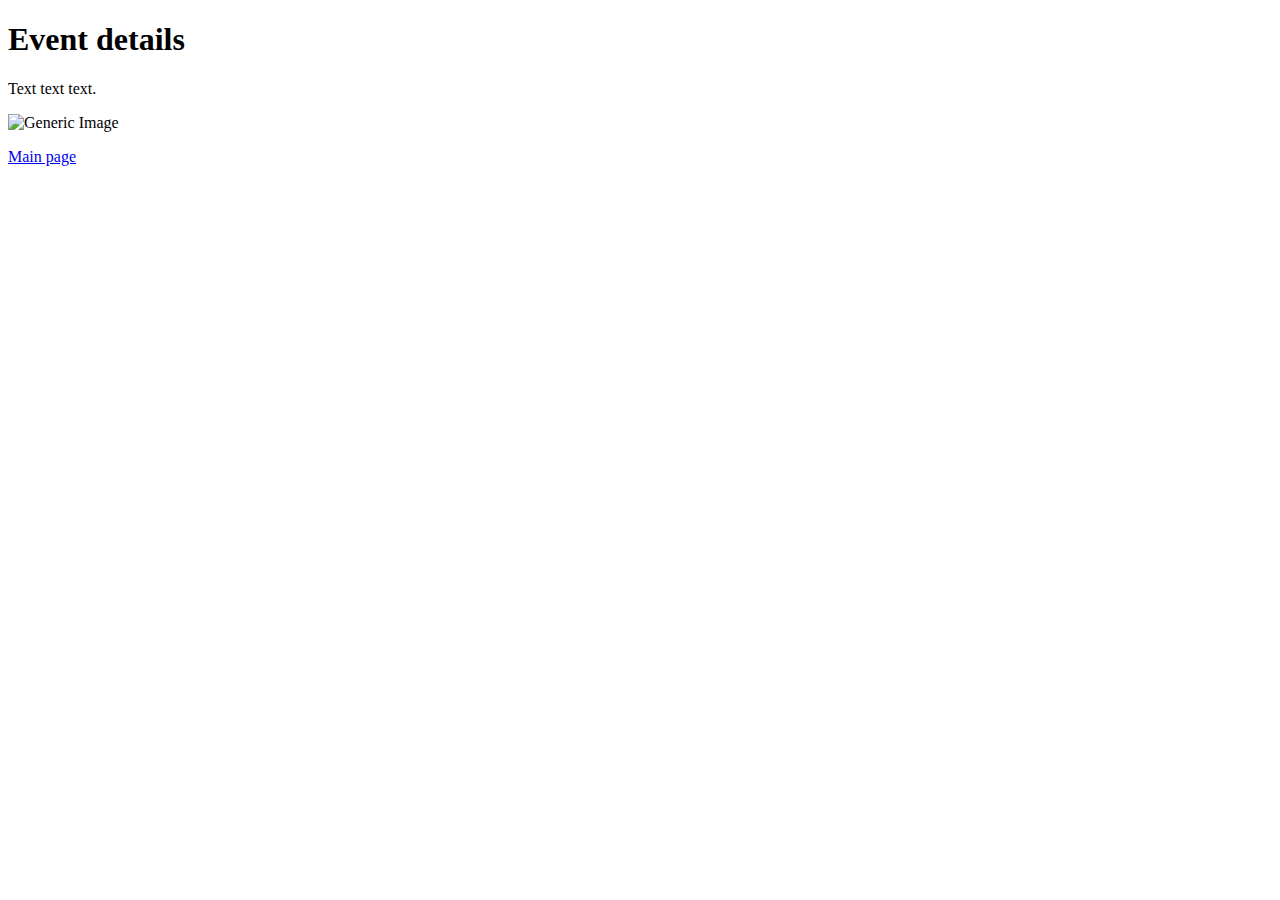
==== event-details.html @ 39de08d8 "Initial commit" ====
<!DOCTYPE html>
<html>
<head>
	<title>MLS Retreat 2023</title>
</head>
<body>
	<h1>Event details</h1>
	<p>Text text text.</p>
	<img src="generic.jpg" alt="Generic Image">
	<p><a href="index.html">Main page</a></p>
</body>
</html>
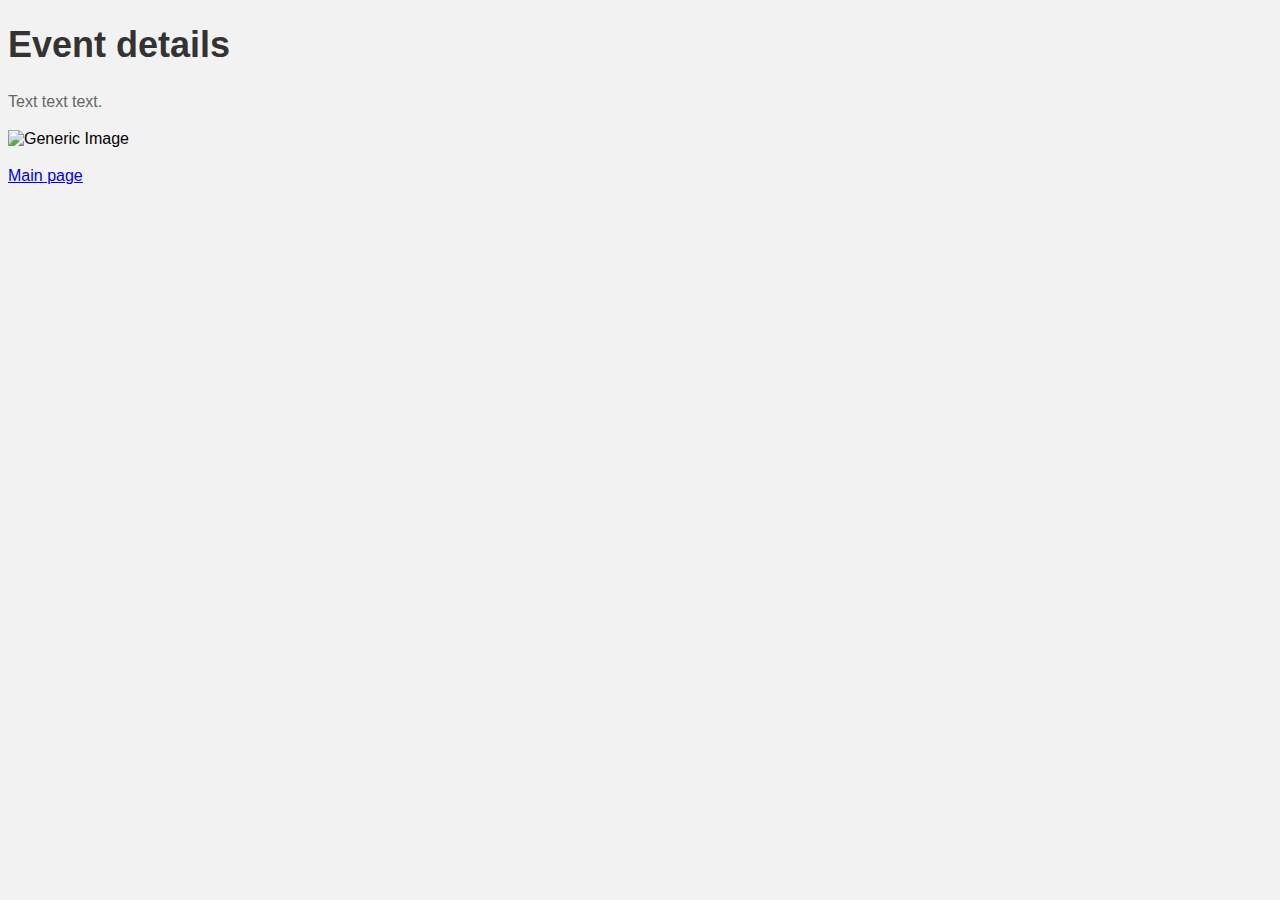
==== commit ea9cf705: "Initial css" ====
--- a/event-details.html
+++ b/event-details.html
@@ -2,6 +2,7 @@
 <html>
 <head>
 	<title>MLS Retreat 2023</title>
+    <link rel="stylesheet" href="style.css">
 </head>
 <body>
 	<h1>Event details</h1>
--- a/style.css
+++ b/style.css
@@ -0,0 +1,21 @@
+/* CSS code in style.css file */
+body {
+    font-family: Arial, sans-serif;
+    font-size: 16px;
+    background-color: #f2f2f2;
+  }
+  
+  h1 {
+    font-size: 36px;
+    color: #333333;
+  }
+  
+  p {
+    line-height: 1.5;
+    color: #666666;
+  }
+  
+  img {
+    max-width: 100%;
+    height: auto;
+  }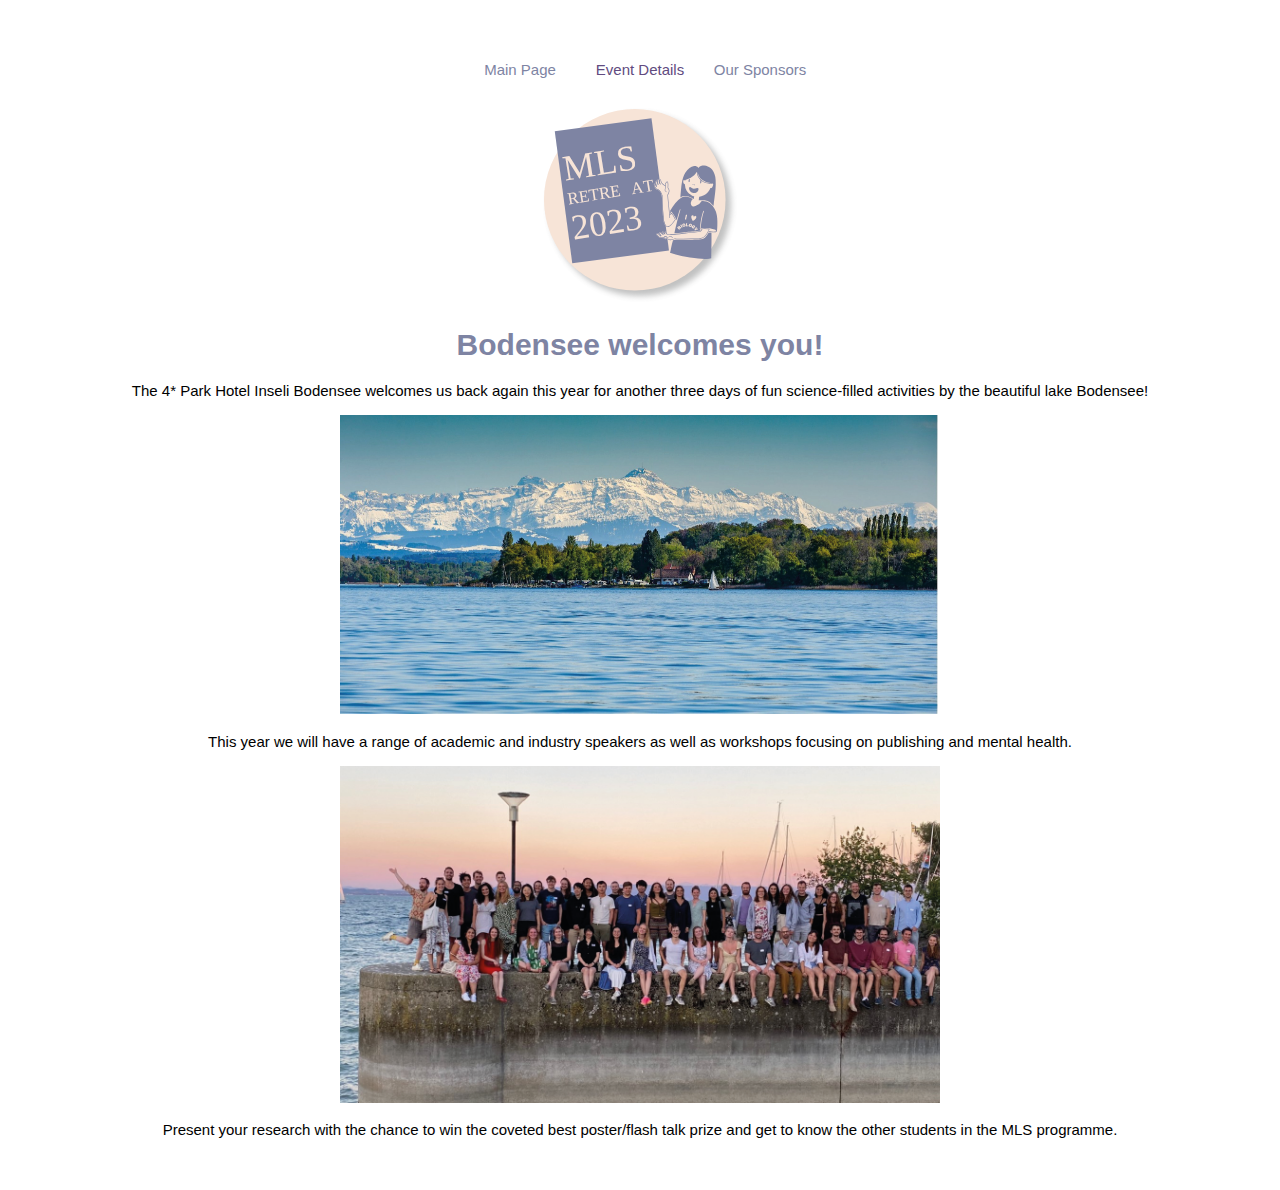
==== commit b0cc0aa8: "Version 1" ====
--- a/event-details.html
+++ b/event-details.html
@@ -5,9 +5,26 @@
     <link rel="stylesheet" href="style.css">
 </head>
 <body>
-	<h1>Event details</h1>
-	<p>Text text text.</p>
-	<img src="generic.jpg" alt="Generic Image">
-	<p><a href="index.html">Main page</a></p>
-</body>
+    <nav>
+        <ul>
+            <li><a clаss="nav"  href="index.html">Main Page</a></li>
+            <li><a clаss="nav" id="lnkcurr"href="event-details.html">Event Details</a></li>
+            <li><a clаss="nav" href="sponsors.html">Our Sponsors</a></li>
+        </ul>
+    </nav>
+    <br><img class="logo" src="Logo 2.svg" alt="MLS Retreat 2023">
+
+
+<h1>Bodensee welcomes you!</h1>
+
+	<p> 
+        The 4* Park Hotel Inseli Bodensee welcomes us back again this year for another three days of fun science-filled activities by the beautiful lake Bodensee!</p>
+        <img width="600px" src="lake.svg" alt="Lake Bodensee">
+        <p>This year we will have a range of academic and industry speakers as well as workshops focusing on publishing and mental health. </p>
+<img width="600px" src="group pic.svg" alt="Last year's pic">
+<p>Present your research with the chance to win the coveted best poster/flash talk prize and get to know the other students in the MLS programme.</p>
+        
+         </p>
+       
+    </body>
 </html>--- a/style.css
+++ b/style.css
@@ -1,21 +1,98 @@
 /* CSS code in style.css file */
 body {
-    font-family: Arial, sans-serif;
-    font-size: 16px;
-    background-color: #f2f2f2;
+    font-family: 'Arial', sans-serif;
+    font-size: 15px;
+    background-color: #ffffff;
+    margin: 4% 10%;
+    text-align: center;
   }
   
   h1 {
-    font-size: 36px;
-    color: #333333;
+    font-size:30px;
+    color: rgb(126,132,163);
+    text-align: center;
+  }
+
+  h2{
+    color: rgb(126,132,163);
   }
   
   p {
-    line-height: 1.5;
-    color: #666666;
+    line-height: 1.2;
+    color: #000000;
+  }
+
+  .mlsmail{
+    text-align:center;
+    color: rgb(126,132,163);
+    font-size: 20px;
+    font-weight: 600;
+    margin-top: auto;
   }
   
   img {
     max-width: 100%;
     height: auto;
-  }+  }
+  
+  nav {
+    justify-content: center;
+    display: flex;
+  }
+  
+  ul {
+    list-style-type: none;
+    display: flex;
+    margin:0;
+    padding:0;
+  }
+  
+a{
+    display: block;
+    color: rgb(126,132,163);
+    text-align: center;
+    padding: 5px 5px;
+    text-decoration: none;
+    width: 100px;
+    margin: 5px 5px;
+    font-size: 15px;
+  }
+
+  #lnkcurr{ 
+    color: rgb(97, 75, 128);
+  }
+  
+  a:hover {
+    background-color: rgba(200, 156, 218, 0.218);
+  }
+
+.form{
+  color: rgb(0, 0, 0);
+  font-size: 15px;
+  padding:-5 0;
+  margin:0;
+  font-weight: bold;
+  display: inline-block;
+  width:4.3em;
+}
+
+.form:hover{
+text-decoration: underline;
+background-color: rgba(255, 0, 0, 0);
+}
+
+.sponsors-img{
+  width: 80vmin;
+  margin: 25px auto 0 auto; /*top right bottom left */
+  display: block;
+}  
+
+.logo {
+  width: 200px;
+  height: 200px;
+  text-align: center;
+}
+
+.signup{
+  display: inline-block;
+}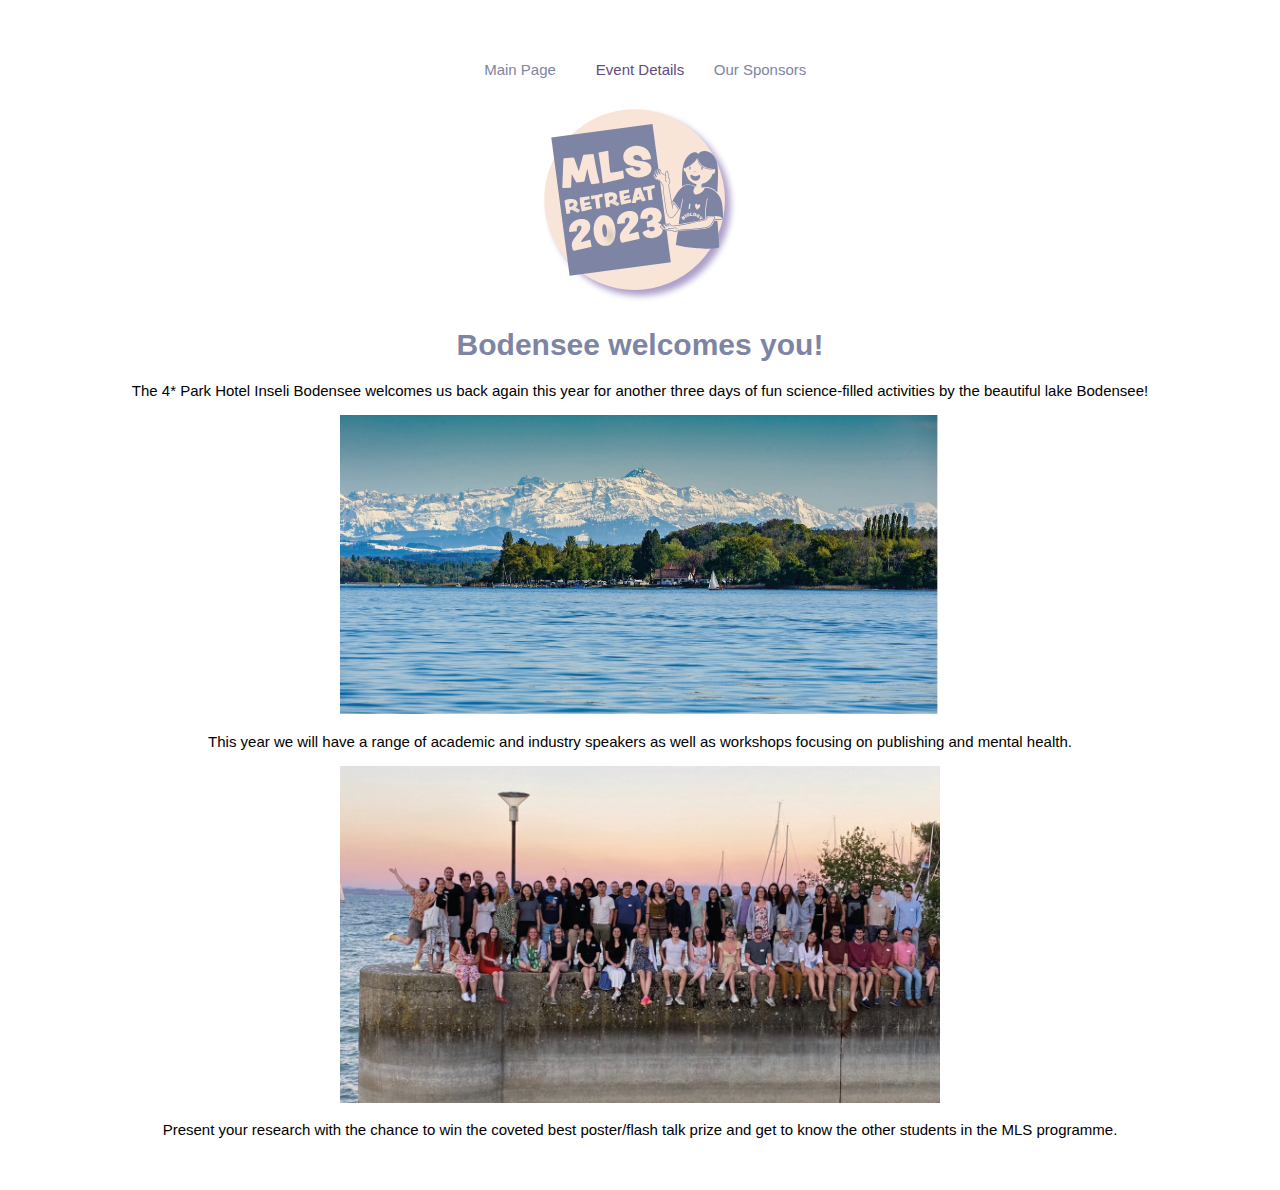
==== commit 8902a3a6: "media query v4" ====
--- a/event-details.html
+++ b/event-details.html
@@ -19,9 +19,9 @@
 
 	<p> 
         The 4* Park Hotel Inseli Bodensee welcomes us back again this year for another three days of fun science-filled activities by the beautiful lake Bodensee!</p>
-        <img width="600px" src="lake.svg" alt="Lake Bodensee">
+        <img class="eventpics" width="600px" src="lake.svg" alt="Lake Bodensee">
         <p>This year we will have a range of academic and industry speakers as well as workshops focusing on publishing and mental health. </p>
-<img width="600px" src="group pic.svg" alt="Last year's pic">
+<img class="eventpics" width="600px" src="group pic.svg" alt="Last year's pic">
 <p>Present your research with the chance to win the coveted best poster/flash talk prize and get to know the other students in the MLS programme.</p>
         
          </p>
--- a/style.css
+++ b/style.css
@@ -18,6 +18,8 @@
   }
   
   p {
+    font-family: 'Arial', sans-serif;
+    font-size: 15px;
     line-height: 1.2;
     color: #000000;
   }
@@ -67,8 +69,9 @@
   }
 
 .form{
+  font-family: 'Arial', sans-serif;
+  font-size: 15px;
   color: rgb(0, 0, 0);
-  font-size: 15px;
   padding:-5 0;
   margin:0;
   font-weight: bold;
@@ -95,4 +98,49 @@
 
 .signup{
   display: inline-block;
-}+  font-family: 'Arial', sans-serif;
+  font-size: 15px;
+}
+
+.annual{ 
+  font-size:20px;
+}
+
+@media screen and (max-width: 530px) {
+  p {
+    font-size: 3vw;
+  }
+  h1 {
+    font-size:5vw;
+  }
+  .mlsmail{
+    font-size: 4vw;
+  }
+  .form{
+    font-size: 3vw;
+  }
+  a{
+    padding: 5px 5px;
+    width: 7em;
+    margin: 5px 5px;
+    font-size: 3vw;
+  }
+  .signup{
+    font-size: 3vw;
+  }
+  .annual{
+    font-size:4vw;
+  }
+  .logo {
+    width: 35vw;
+    height: 35vw;
+  }
+  .sponsorimages{
+width: 25vw;
+  }
+  .eventpics{
+    width: 45vw;
+  }
+}
+/*Note that the media query rule must come after any other CSS rules in your stylesheet, or it may not work correctly.*/
+
